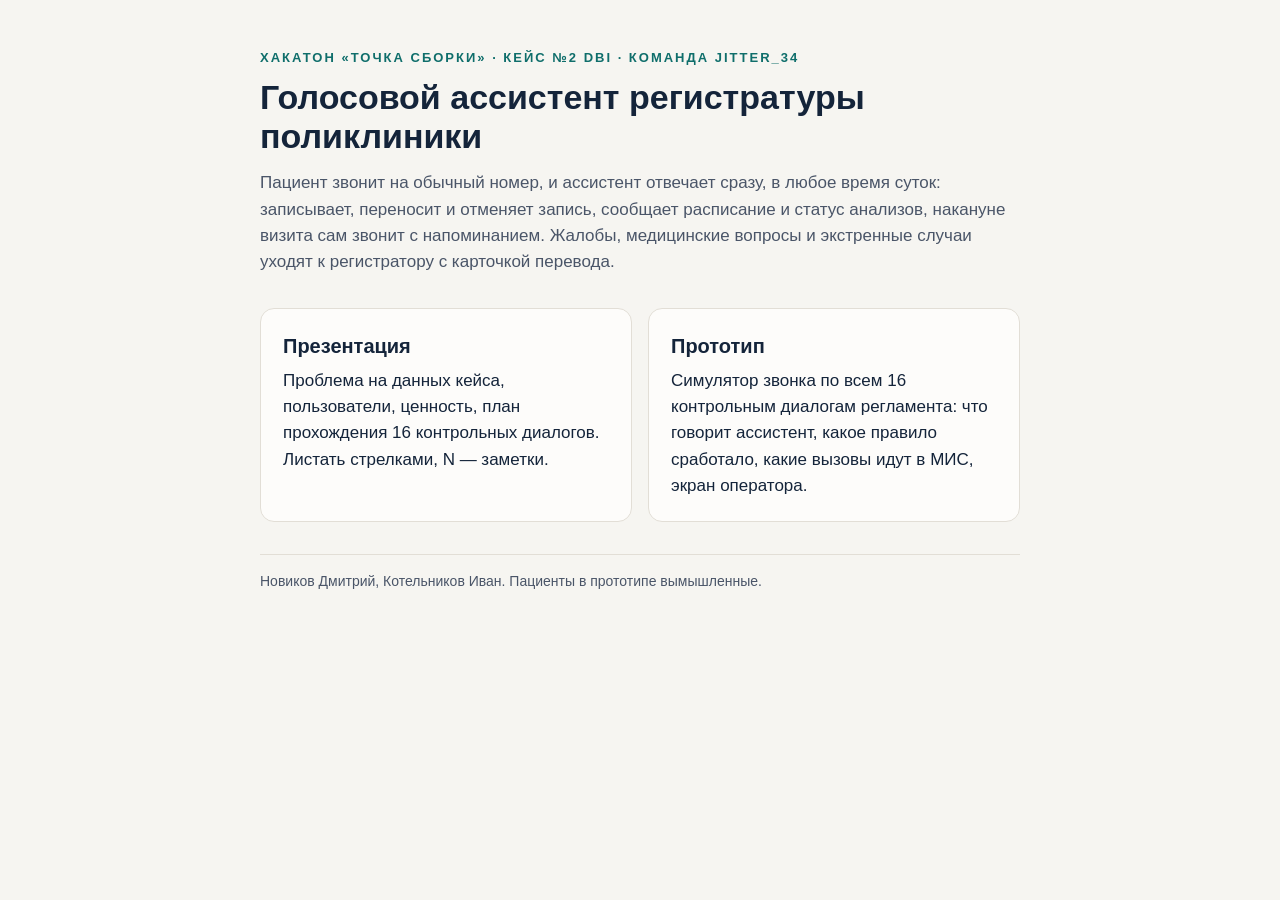
==== index.html @ c3731211 "Презентация и кликабельный прототип к продуктовому чекпоинту" ====
<!doctype html>
<html lang="ru">
<head>
<meta charset="utf-8">
<meta name="viewport" content="width=device-width, initial-scale=1">
<title>Голосовой ассистент регистратуры</title>
<style>
:root{--bg:#F6F5F1;--fg:#14243A;--muted:#4A5568;--card:#FDFCFA;--line:#E2DED6;--accent:#0F6E6B}
@media (prefers-color-scheme:dark){:root{--bg:#0F1724;--fg:#EEF2F6;--muted:#A9B6C6;--card:#162133;--line:#26344A;--accent:#5CC8BE}}
*{box-sizing:border-box;margin:0}
body{background:var(--bg);color:var(--fg);font:17px/1.55 -apple-system,"Segoe UI",Roboto,Arial,sans-serif;padding:48px 16px}
main{max-width:760px;margin:0 auto}
.eyebrow{font-size:13px;letter-spacing:2px;text-transform:uppercase;color:var(--accent);font-weight:600}
h1{font-size:34px;line-height:1.15;margin:10px 0 14px}
p{color:var(--muted)}
.cards{display:grid;grid-template-columns:repeat(auto-fit,minmax(240px,1fr));gap:16px;margin:32px 0}
a.card{display:block;background:var(--card);border:1px solid var(--line);border-radius:14px;padding:22px;color:inherit;text-decoration:none}
a.card:hover{border-color:var(--accent)}
.card b{display:block;font-size:20px;margin-bottom:6px;color:var(--fg)}
footer{font-size:14px;color:var(--muted);border-top:1px solid var(--line);padding-top:16px}
</style>
</head>
<body>
<main>
<p class="eyebrow">Хакатон «Точка сборки» · кейс №2 DBI · команда jitter_34</p>
<h1>Голосовой ассистент регистратуры поликлиники</h1>
<p>Пациент звонит на обычный номер, и ассистент отвечает сразу, в любое время суток: записывает, переносит и отменяет запись, сообщает расписание и статус анализов, накануне визита сам звонит с напоминанием. Жалобы, медицинские вопросы и экстренные случаи уходят к регистратору с карточкой перевода.</p>
<div class="cards">
<a class="card" href="slides/"><b>Презентация</b>Проблема на данных кейса, пользователи, ценность, план прохождения 16 контрольных диалогов. Листать стрелками, N — заметки.</a>
<a class="card" href="prototype/"><b>Прототип</b>Симулятор звонка по всем 16 контрольным диалогам регламента: что говорит ассистент, какое правило сработало, какие вызовы идут в МИС, экран оператора.</a>
</div>
<footer>Новиков Дмитрий, Котельников Иван. Пациенты в прототипе вымышленные.</footer>
</main>
</body>
</html>
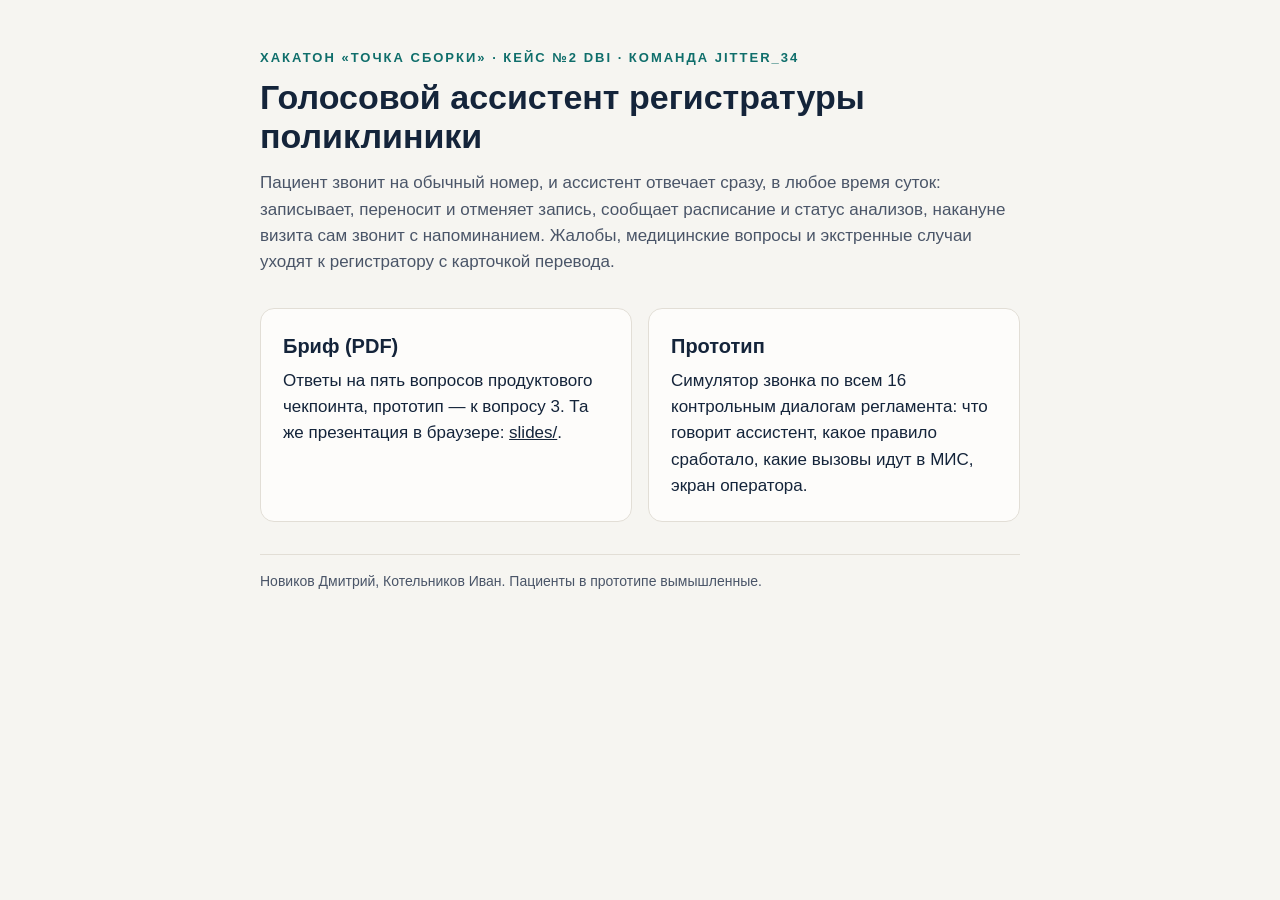
==== commit a39b2e7c: "Бриф по формату чекпоинта: 5 вопросов, PDF, прототип к вопросу 3" ====
--- a/index.html
+++ b/index.html
@@ -26,7 +26,7 @@
 <h1>Голосовой ассистент регистратуры поликлиники</h1>
 <p>Пациент звонит на обычный номер, и ассистент отвечает сразу, в любое время суток: записывает, переносит и отменяет запись, сообщает расписание и статус анализов, накануне визита сам звонит с напоминанием. Жалобы, медицинские вопросы и экстренные случаи уходят к регистратору с карточкой перевода.</p>
 <div class="cards">
-<a class="card" href="slides/"><b>Презентация</b>Проблема на данных кейса, пользователи, ценность, план прохождения 16 контрольных диалогов. Листать стрелками, N — заметки.</a>
+<a class="card" href="brief.pdf"><b>Бриф (PDF)</b>Ответы на пять вопросов продуктового чекпоинта, прототип — к вопросу 3. Та же презентация в браузере: <u>slides/</u>.</a>
 <a class="card" href="prototype/"><b>Прототип</b>Симулятор звонка по всем 16 контрольным диалогам регламента: что говорит ассистент, какое правило сработало, какие вызовы идут в МИС, экран оператора.</a>
 </div>
 <footer>Новиков Дмитрий, Котельников Иван. Пациенты в прототипе вымышленные.</footer>
